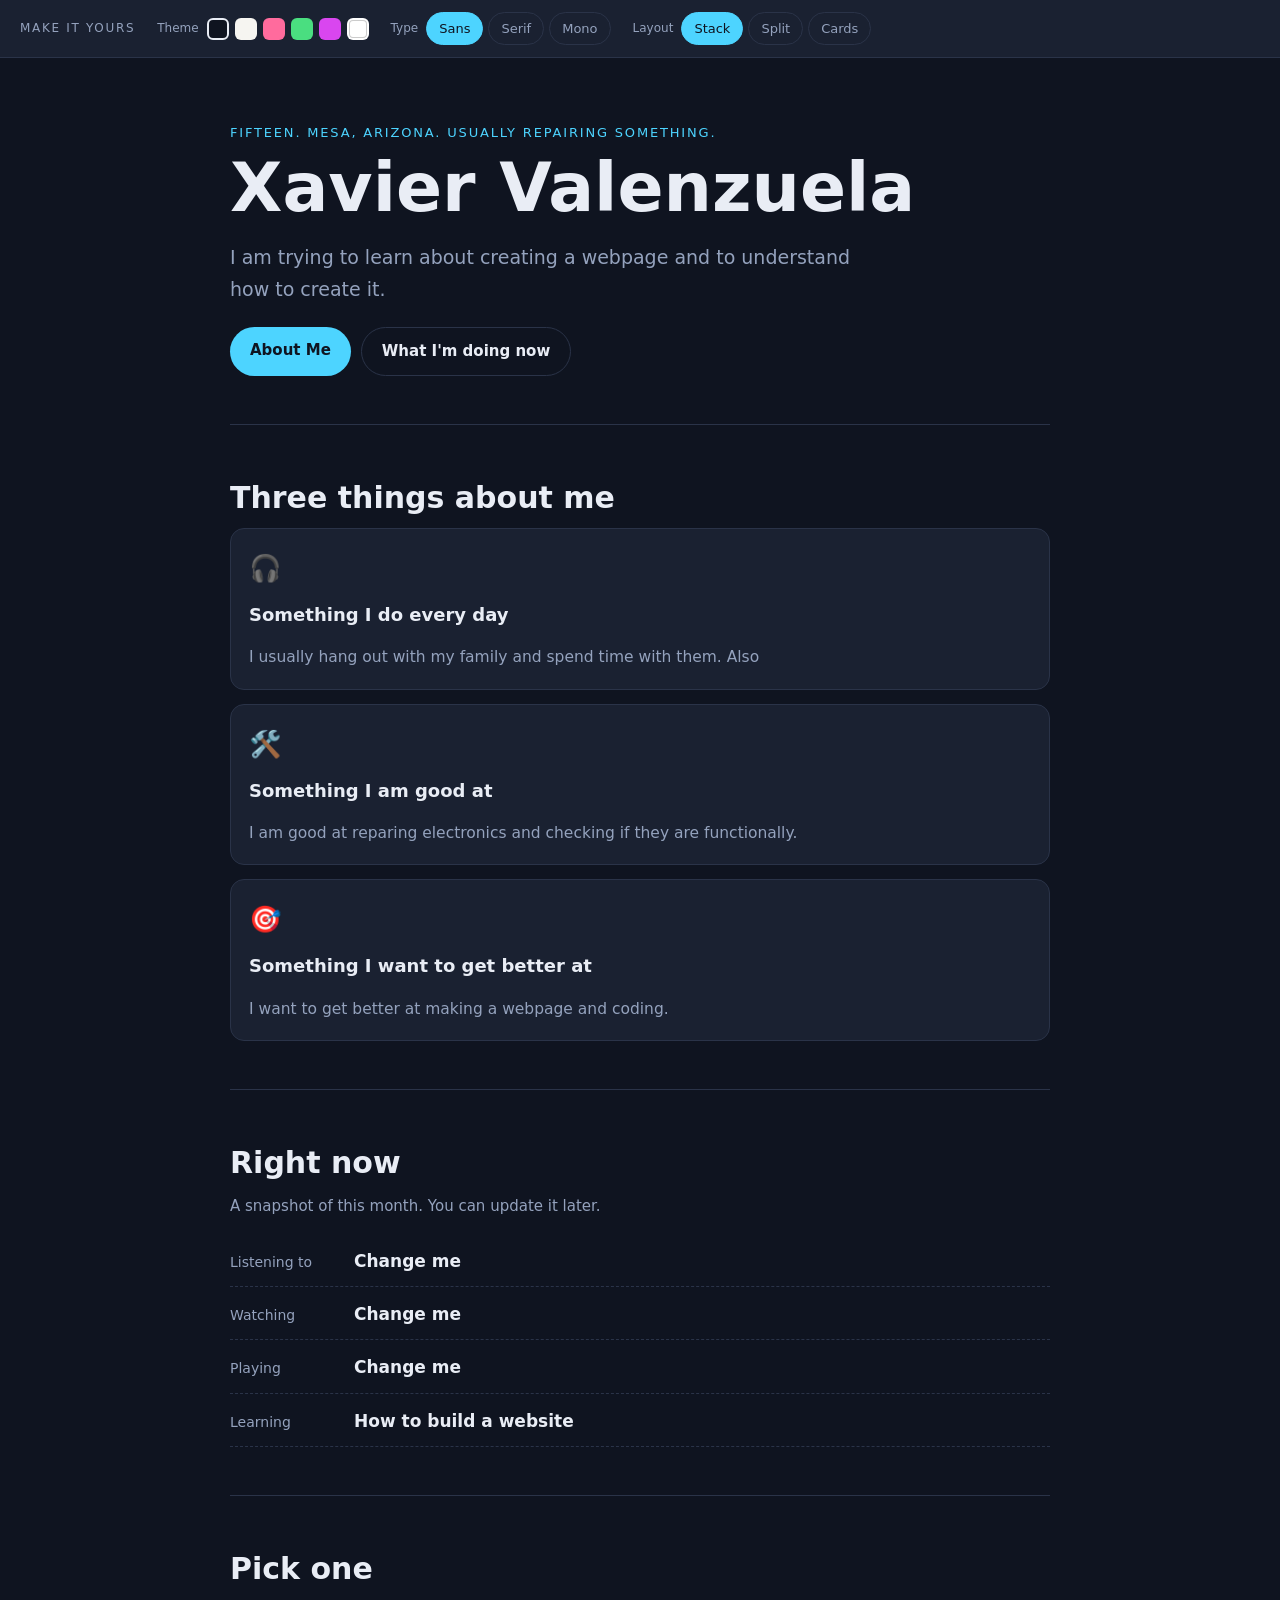
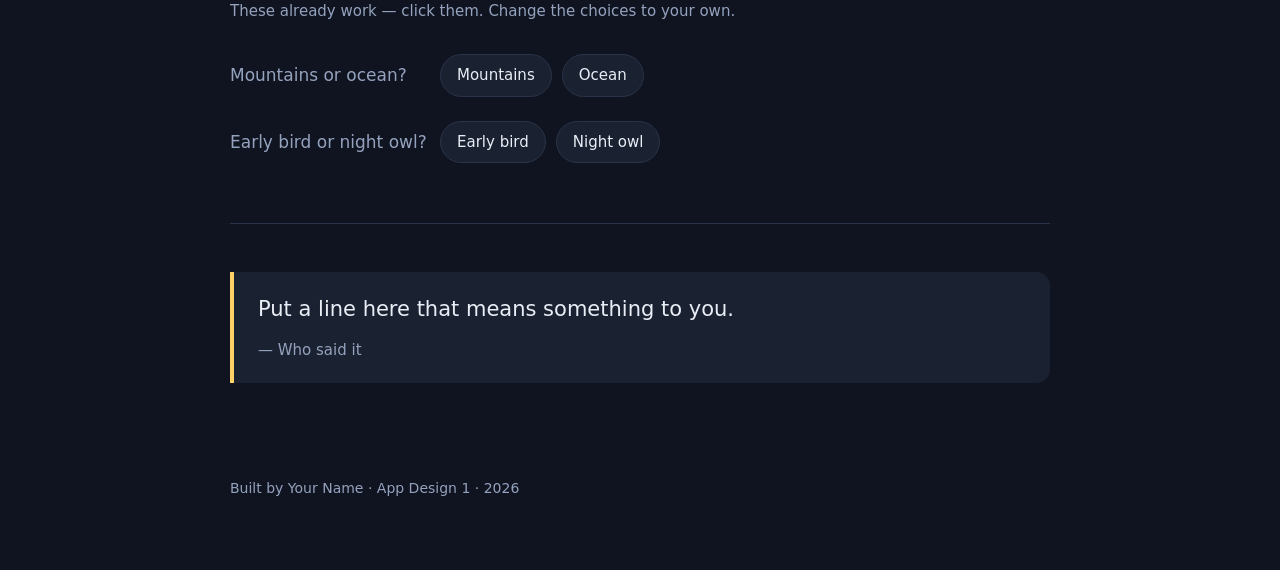
==== assignments/index.html @ 1dcfd078 "Landing page changed" ====
<!DOCTYPE html>
<html lang="en" data-theme="midnight" data-font="sans" data-layout="stack">
<head>
  <meta charset="utf-8">
  <meta name="viewport" content="width=device-width, initial-scale=1">

  <!-- TODO 1 — Put your name in the tab.
       This is what shows on the browser tab, not on the page. -->
  <title>This Is Me — Xavier Valenzuela</title>

  <link rel="stylesheet" href="styles.css">
</head>
<body>

<!-- ═══════════════════════════════════════════════════════════════════════
     THE CONTROL BAR
     These buttons already work. You do not have to touch them.
     Later in the unit you will learn how they work.
     ═══════════════════════════════════════════════════════════════════ -->
<header class="controls" aria-label="Page controls">
  <span class="controls-label">Make it yours</span>

  <div class="control">
    <span class="control-name">Theme</span>
    <div class="swatches" data-control="theme">
      <button data-value="midnight" class="sw sw-midnight" aria-label="Midnight"></button>
      <button data-value="paper"    class="sw sw-paper"    aria-label="Paper"></button>
      <button data-value="sunset"   class="sw sw-sunset"   aria-label="Sunset"></button>
      <button data-value="forest"   class="sw sw-forest"   aria-label="Forest"></button>
      <button data-value="candy"    class="sw sw-candy"    aria-label="Candy"></button>
      <button data-value="mono"     class="sw sw-mono"     aria-label="Mono"></button>
    </div>
  </div>

  <div class="control">
    <span class="control-name">Type</span>
    <div class="pills" data-control="font">
      <button data-value="sans">Sans</button>
      <button data-value="serif">Serif</button>
      <button data-value="mono">Mono</button>
    </div>
  </div>

  <div class="control">
    <span class="control-name">Layout</span>
    <div class="pills" data-control="layout">
      <button data-value="stack">Stack</button>
      <button data-value="split">Split</button>
      <button data-value="cards">Cards</button>
    </div>
  </div>
</header>

<main>

  <!-- ═════════════════════════════════════════════════════════════════════
       SECTION 1 — THE HERO
       This is the first thing anyone sees. Make it sound like you.
       ═══════════════════════════════════════════════════════════════════ -->
  <section class="hero">
    <!-- TODO 2 — Replace this with something true about you in 3-5 words.
         Not "Welcome to my website". Something only you would write. -->
    <p class="eyebrow">Fifteen. Mesa, Arizona. Usually Repairing something.</p>

    <!-- TODO 3 — Your name. This is the biggest text on the page. -->
    <h1>Xavier Valenzuela</h1>

    <!-- TODO 4 — One sentence. What should someone know about you first? -->
    <p class="lede">
      I am trying to learn about creating a webpage
      and to understand how to create it.
    </p>

    <!-- TODO 5 — Change these two buttons to say what YOU want them to say. -->
    <div class="hero-actions">
      <a class="btn btn-solid" href="#things"> About Me</a>
      <a class="btn btn-ghost" href="#now">What I'm doing now</a>
    </div>
  </section>

  <!-- ═════════════════════════════════════════════════════════════════════
       SECTION 2 — THREE THINGS
       ═══════════════════════════════════════════════════════════════════ -->
  <section id="things">
    <h2>Three things about me</h2>

    <div class="grid">
      <!-- TODO 6 — Replace all three cards. Keep the shape, change the words.
           The emoji is just text — swap it for any character you like. -->
      <article class="card" data-reveal>
        <span class="card-icon">🎧</span>
        <h3>Something I do every day</h3>
        <p>I usually hang out with my family and spend time with them. Also  </p>
      </article>

      <article class="card" data-reveal>
        <span class="card-icon">🛠️</span>
        <h3>Something I am good at</h3>
        <p>I am good at reparing electronics and checking if they are functionally.</p>
      </article>

      <article class="card" data-reveal>
        <span class="card-icon">🎯</span>
        <h3>Something I want to get better at</h3>
        <p>I want to get better at making a webpage and coding.</p>
      </article>
    </div>
  </section>

  <!-- ═════════════════════════════════════════════════════════════════════
       SECTION 3 — THE NOW LIST
       ═══════════════════════════════════════════════════════════════════ -->
  <section id="now">
    <h2>Right now</h2>
    <p class="section-note">A snapshot of this month. You can update it later.</p>

    <!-- TODO 7 — Change every line. Add or delete rows: copy a whole
         <li> ... </li> block to add one, delete the block to remove one. -->
    <ul class="nowlist">
      <li><span class="now-k">Listening to</span><span class="now-v">Change me</span></li>
      <li><span class="now-k">Watching</span><span class="now-v">Change me</span></li>
      <li><span class="now-k">Playing</span><span class="now-v">Change me</span></li>
      <li><span class="now-k">Learning</span><span class="now-v">How to build a website</span></li>
    </ul>
  </section>

  <!-- ═════════════════════════════════════════════════════════════════════
       SECTION 4 — THE PICK-ONE
       Click the options. The page remembers your answer.
       ═══════════════════════════════════════════════════════════════════ -->
  <section>
    <h2>Pick one</h2>
    <p class="section-note">These already work — click them. Change the choices to your own.</p>

    <!-- TODO 8 — Write two of your own either/or questions.
         Change the text inside the buttons. -->
    <div class="picker" data-picker="q1">
      <span class="picker-q">Mountains or ocean?</span>
      <button data-pick="Mountains">Mountains</button>
      <button data-pick="Ocean">Ocean</button>
    </div>

    <div class="picker" data-picker="q2">
      <span class="picker-q">Early bird or night owl?</span>
      <button data-pick="Early bird">Early bird</button>
      <button data-pick="Night owl">Night owl</button>
    </div>
  </section>

  <!-- ═════════════════════════════════════════════════════════════════════
       SECTION 5 — THE QUOTE
       ═══════════════════════════════════════════════════════════════════ -->
  <section>
    <!-- TODO 9 — A line you actually like. A lyric, a saying, your own words. -->
    <blockquote>
      <p>Put a line here that means something to you.</p>
      <cite>— Who said it</cite>
    </blockquote>
  </section>

</main>

<footer>
  <!-- TODO 10 — Your name and the year. -->
  <p>Built by Your Name · App Design 1 · 2026</p>
</footer>

<!-- app.js is DONE FOR YOU. Do not edit it yet — we open it in Unit 03. -->
<script src="app.js"></script>
</body>
</html>
---- assignments/styles.css ----
/* ═══════════════════════════════════════════════════════════════════════════
   styles.css — how the page LOOKS.
   This is the file you will spend the most time in.

   Everything below is grouped and labelled. You can change any value.
   If you break something badly, delete what you changed and save again.
   ═══════════════════════════════════════════════════════════════════════ */


/* ── THE THEMES ────────────────────────────────────────────────────────────
   Six colour schemes. The buttons at the top switch between them by changing
   data-theme on the <html> tag, and each block below fills in the same six
   names with different colours.

   TODO 11 — Pick your favourite theme, then change ITS colours to yours.
   Use https://coolors.co if you want help choosing.                        */

[data-theme="midnight"] {
  --bg:        #0f1420;   /* page background      */
  --surface:   #1a2131;   /* cards and boxes      */
  --text:      #e9edf5;   /* main writing         */
  --muted:     #94a2bd;   /* quieter writing      */
  --accent:    #4dd4ff;   /* buttons, highlights  */
  --accent-2:  #ffd166;   /* a second highlight   */
  --line:      #2a3348;   /* borders              */
}
[data-theme="paper"] {
  --bg: #f6f5f1; --surface: #ffffff; --text: #16181d; --muted: #5d6470;
  --accent: #2f6df6; --accent-2: #e0562f; --line: #dcd9d2;
}
[data-theme="sunset"] {
  --bg: #1b1020; --surface: #2a1730; --text: #ffeaf3; --muted: #c79bb4;
  --accent: #ff6b9d; --accent-2: #ffb86b; --line: #45264f;
}
[data-theme="forest"] {
  --bg: #0d1a14; --surface: #14261d; --text: #e6f4ea; --muted: #8fb5a0;
  --accent: #4ade80; --accent-2: #fbbf24; --line: #21382b;
}
[data-theme="candy"] {
  --bg: #fff5fb; --surface: #ffffff; --text: #2b1b2b; --muted: #7c6280;
  --accent: #d946ef; --accent-2: #22d3ee; --line: #f2dcec;
}
[data-theme="mono"] {
  --bg: #ffffff; --surface: #fafafa; --text: #111111; --muted: #666666;
  --accent: #111111; --accent-2: #666666; --line: #e2e2e2;
}


/* ── THE TYPEFACES ─────────────────────────────────────────────────────────
   The Type buttons swap data-font on <html>. These are system fonts, so they
   load instantly and work offline.                                          */

[data-font="sans"]  { --face: system-ui, -apple-system, "Segoe UI", Roboto, sans-serif; }
[data-font="serif"] { --face: Georgia, "Iowan Old Style", "Times New Roman", serif; }
[data-font="mono"]  { --face: ui-monospace, "Cascadia Code", Consolas, monospace; }


/* ── THE BASICS ────────────────────────────────────────────────────────────
   TODO 12 — Try changing --radius to 0 for sharp corners, or 24px for round. */

:root { --radius: 14px; --pad: 20px; --max: 860px; }

* { box-sizing: border-box; }

body {
  margin: 0;
  background: var(--bg);
  color: var(--text);
  font-family: var(--face);
  font-size: 17px;
  line-height: 1.65;
  /* transition makes the theme change fade instead of snap */
  transition: background .25s ease, color .25s ease;
}

main { max-width: var(--max); margin: 0 auto; padding: 0 var(--pad); }

section { padding: 48px 0; border-bottom: 1px solid var(--line); }
section:last-of-type { border-bottom: 0; }


/* ── HEADINGS AND TEXT ─────────────────────────────────────────────────────
   TODO 13 — Make the h1 bigger or smaller. clamp() means: never below the
   first number, never above the last, and it scales in between.             */

h1 { font-size: clamp(38px, 8vw, 68px); line-height: 1.05; margin: 8px 0 14px; }
h2 { font-size: clamp(22px, 4vw, 30px); margin: 0 0 6px; }
h3 { font-size: 18px; margin: 10px 0 6px; }

.eyebrow {
  font-size: 13px; letter-spacing: .14em; text-transform: uppercase;
  color: var(--accent); margin: 0;
}
.lede { font-size: 19px; color: var(--muted); max-width: 52ch; }
.section-note { color: var(--muted); font-size: 15px; margin: 0 0 18px; }


/* ── THE HERO ──────────────────────────────────────────────────────────── */

.hero { padding: 64px 0 48px; }
.hero-actions { display: flex; gap: 10px; flex-wrap: wrap; margin-top: 22px; }

.btn {
  display: inline-block; padding: 11px 20px; border-radius: 999px;
  text-decoration: none; font-size: 15px; font-weight: 600;
  transition: transform .15s ease;
}
.btn:hover { transform: translateY(-2px); }
.btn-solid { background: var(--accent); color: var(--bg); }
.btn-ghost { border: 1px solid var(--line); color: var(--text); }


/* ── THE CARDS ─────────────────────────────────────────────────────────────
   The Layout buttons change data-layout, and the three rules below decide
   how the cards arrange themselves.                                         */

.grid { display: grid; gap: 14px; }
[data-layout="stack"] .grid { grid-template-columns: 1fr; }
[data-layout="split"] .grid { grid-template-columns: repeat(auto-fit, minmax(240px, 1fr)); }
[data-layout="cards"] .grid { grid-template-columns: repeat(auto-fit, minmax(170px, 1fr)); }

.card {
  background: var(--surface); border: 1px solid var(--line);
  border-radius: var(--radius); padding: 18px;
  /* these two lines are the fade-in — app.js adds .is-in when you scroll */
  opacity: 0; transform: translateY(10px);
  transition: opacity .5s ease, transform .5s ease, border-color .2s;
}
.card.is-in { opacity: 1; transform: none; }
.card:hover { border-color: var(--accent); }
.card-icon { font-size: 26px; }
.card p { color: var(--muted); font-size: 15.5px; margin-bottom: 0; }


/* ── THE NOW LIST ──────────────────────────────────────────────────────── */

.nowlist { list-style: none; padding: 0; margin: 0;
  display: flex; flex-direction: column; gap: 2px; }
.nowlist li {
  display: flex; gap: 14px; align-items: baseline;
  padding: 11px 0; border-bottom: 1px dashed var(--line);
}
.now-k { color: var(--muted); font-size: 14px; min-width: 110px; }
.now-v { font-weight: 600; }


/* ── THE PICKERS ───────────────────────────────────────────────────────── */

.picker { display: flex; align-items: center; gap: 10px; flex-wrap: wrap;
  padding: 12px 0; }
.picker-q { min-width: 200px; color: var(--muted); }
.picker button {
  font: inherit; font-size: 15px; padding: 8px 16px; cursor: pointer;
  background: var(--surface); color: var(--text);
  border: 1px solid var(--line); border-radius: 999px;
  transition: border-color .15s, background .15s;
}
.picker button:hover { border-color: var(--accent); }
.picker button.is-picked { background: var(--accent); color: var(--bg);
  border-color: var(--accent); }


/* ── THE QUOTE ─────────────────────────────────────────────────────────── */

blockquote {
  margin: 0; padding: 20px 24px; background: var(--surface);
  border-left: 4px solid var(--accent-2); border-radius: 0 var(--radius) var(--radius) 0;
}
blockquote p { font-size: 21px; margin: 0 0 8px; }
cite { color: var(--muted); font-style: normal; font-size: 15px; }


/* ── THE CONTROL BAR ───────────────────────────────────────────────────────
   You can restyle this, but do not delete it — the buttons are how the
   page changes.                                                             */

.controls {
  position: sticky; top: 0; z-index: 10;
  display: flex; gap: 22px; align-items: center; flex-wrap: wrap;
  padding: 12px var(--pad);
  background: var(--surface); border-bottom: 1px solid var(--line);
}
.controls-label { font-size: 12px; letter-spacing: .14em; text-transform: uppercase;
  color: var(--muted); }
.control { display: flex; align-items: center; gap: 8px; }
.control-name { font-size: 12px; color: var(--muted); }

.swatches { display: flex; gap: 6px; }
.sw { width: 22px; height: 22px; border-radius: 6px; cursor: pointer;
  border: 2px solid transparent; }
.sw.is-on { border-color: var(--text); }
.sw-midnight { background: #0f1420; } .sw-paper { background: #f6f5f1; }
.sw-sunset   { background: #ff6b9d; } .sw-forest { background: #4ade80; }
.sw-candy    { background: #d946ef; } .sw-mono   { background: #ffffff;
  box-shadow: inset 0 0 0 1px #ccc; }

.pills { display: flex; gap: 5px; }
.pills button {
  font: inherit; font-size: 13px; padding: 5px 12px; cursor: pointer;
  background: transparent; color: var(--muted);
  border: 1px solid var(--line); border-radius: 999px;
}
.pills button.is-on { background: var(--accent); color: var(--bg);
  border-color: var(--accent); }


/* ── THE FOOTER ────────────────────────────────────────────────────────── */

footer { max-width: var(--max); margin: 0 auto; padding: 32px var(--pad) 56px;
  color: var(--muted); font-size: 14px; }


/* ── PHONES ────────────────────────────────────────────────────────────────
   Anything inside this block only applies on screens under 600px wide.
   TODO 14 — Open your page on your phone and see if anything looks wrong.  */

@media (max-width: 600px) {
  body { font-size: 16px; }
  section { padding: 34px 0; }
  .hero { padding: 40px 0 30px; }
  .now-k { min-width: 90px; }
  .controls { gap: 14px; }
}


/* ── ACCESSIBILITY ─────────────────────────────────────────────────────────
   Some people set their device to reduce motion. This turns the animations
   off for them. Leave it in.                                               */

/* Printing: no animation runs, so force everything visible. A printed page with
   three empty boxes is the worst possible version of this assignment. */
@media print {
  .card { opacity: 1 !important; transform: none !important; }
  .controls { display: none; }
  body { background: #fff; color: #000; }
}

@media (prefers-reduced-motion: reduce) {
  * { transition: none !important; animation: none !important; }
  .card { opacity: 1; transform: none; }
}
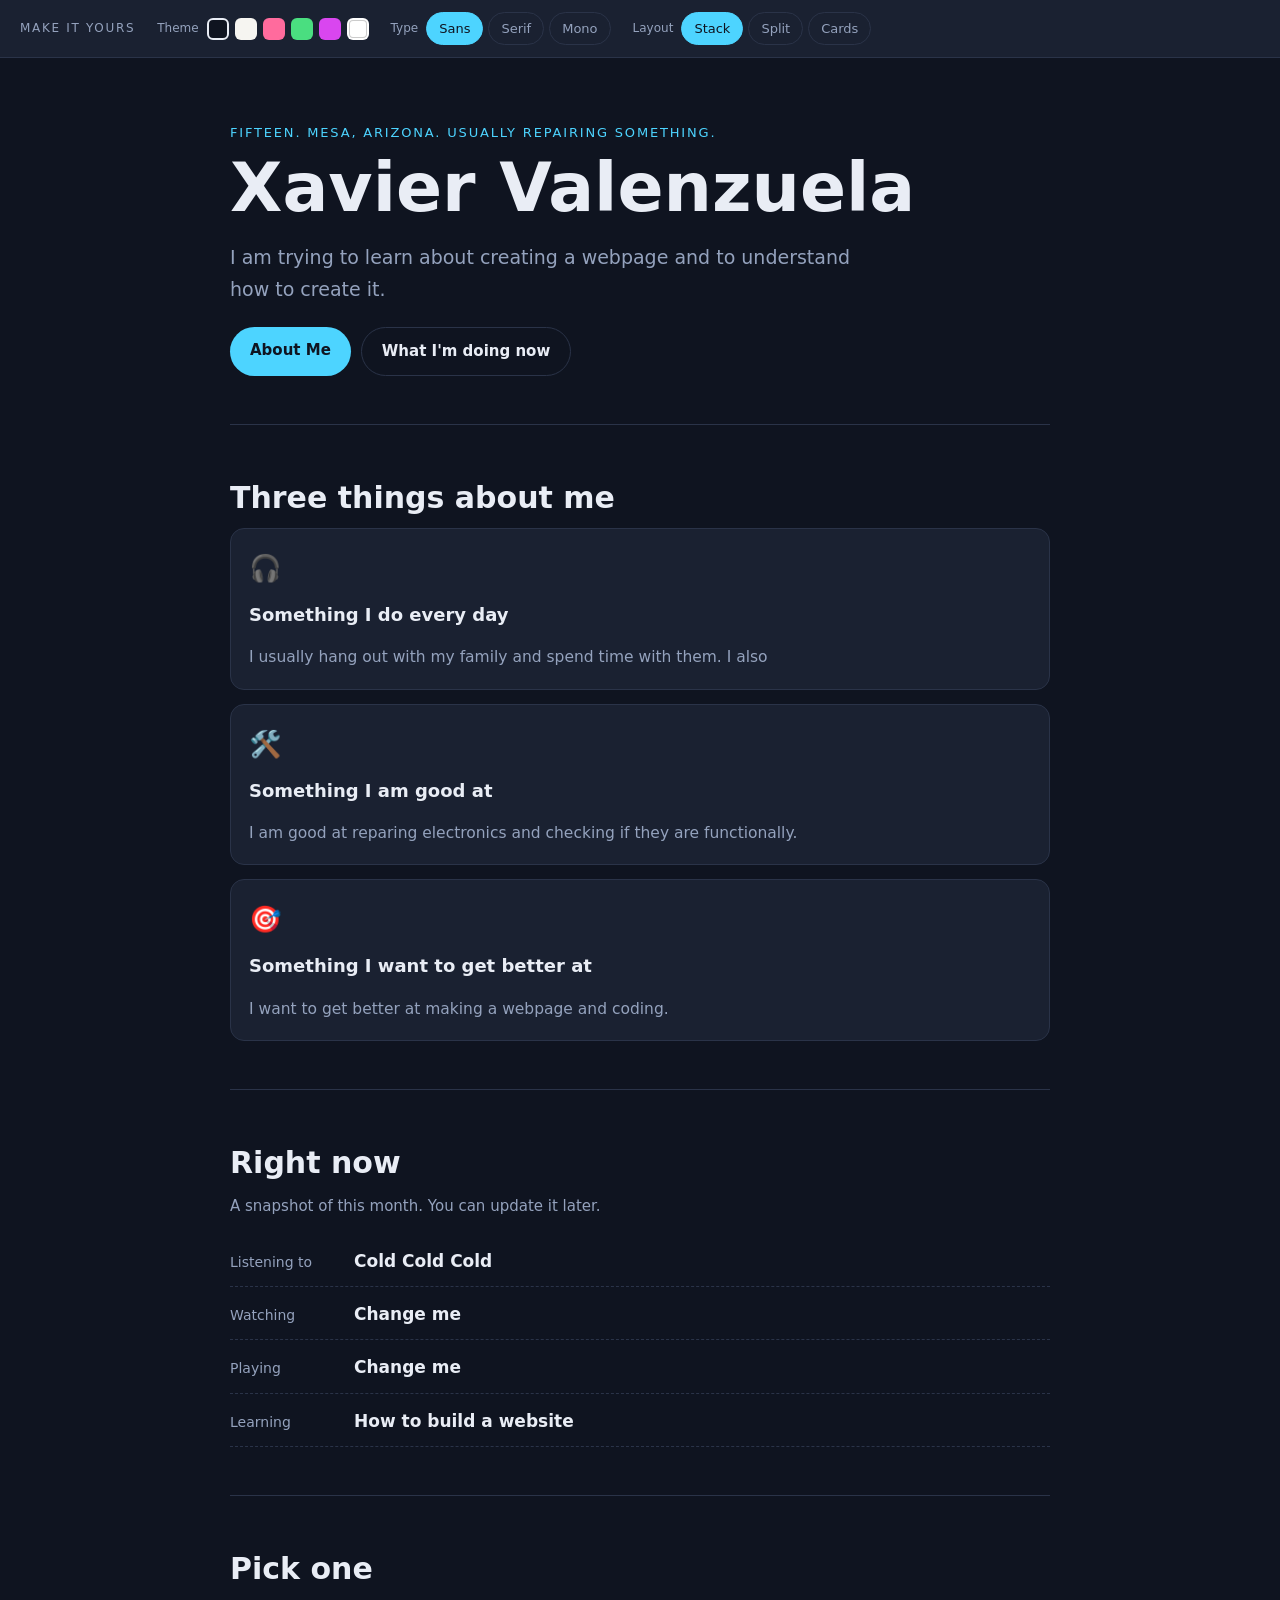
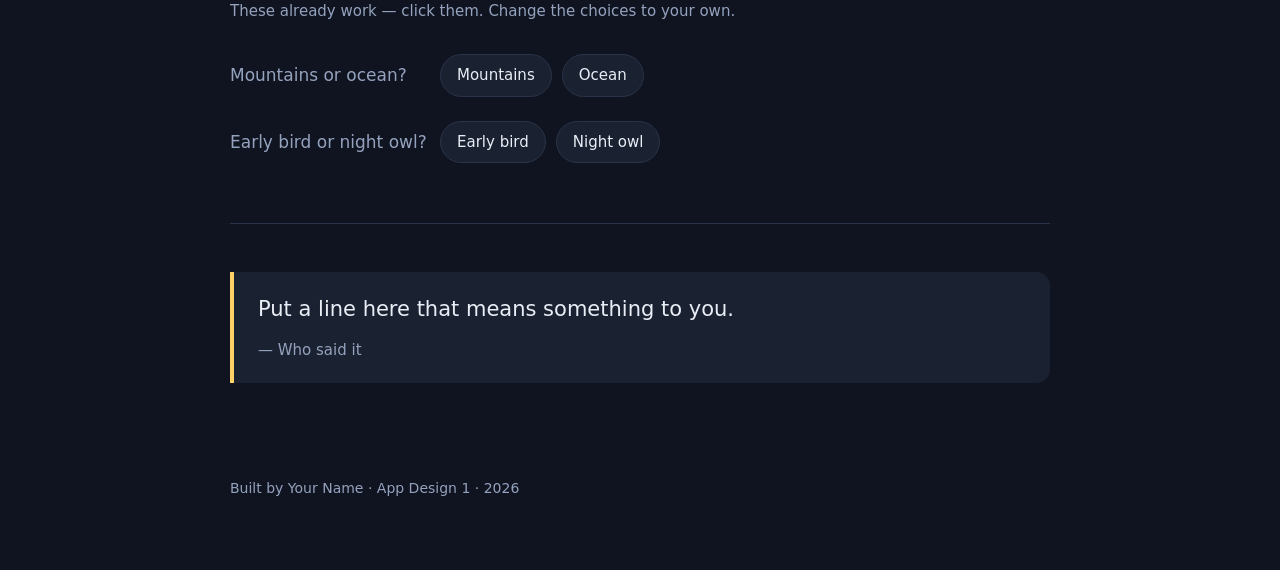
==== commit 961babd2: "Landing page changed" ====
--- a/assignments/index.html
+++ b/assignments/index.html
@@ -90,7 +90,7 @@
       <article class="card" data-reveal>
         <span class="card-icon">🎧</span>
         <h3>Something I do every day</h3>
-        <p>I usually hang out with my family and spend time with them. Also  </p>
+        <p>I usually hang out with my family and spend time with them. I also </p>
       </article>
 
       <article class="card" data-reveal>
@@ -117,7 +117,7 @@
     <!-- TODO 7 — Change every line. Add or delete rows: copy a whole
          <li> ... </li> block to add one, delete the block to remove one. -->
     <ul class="nowlist">
-      <li><span class="now-k">Listening to</span><span class="now-v">Change me</span></li>
+      <li><span class="now-k">Listening to</span><span class="now-v">Cold Cold Cold</span></li>
       <li><span class="now-k">Watching</span><span class="now-v">Change me</span></li>
       <li><span class="now-k">Playing</span><span class="now-v">Change me</span></li>
       <li><span class="now-k">Learning</span><span class="now-v">How to build a website</span></li>
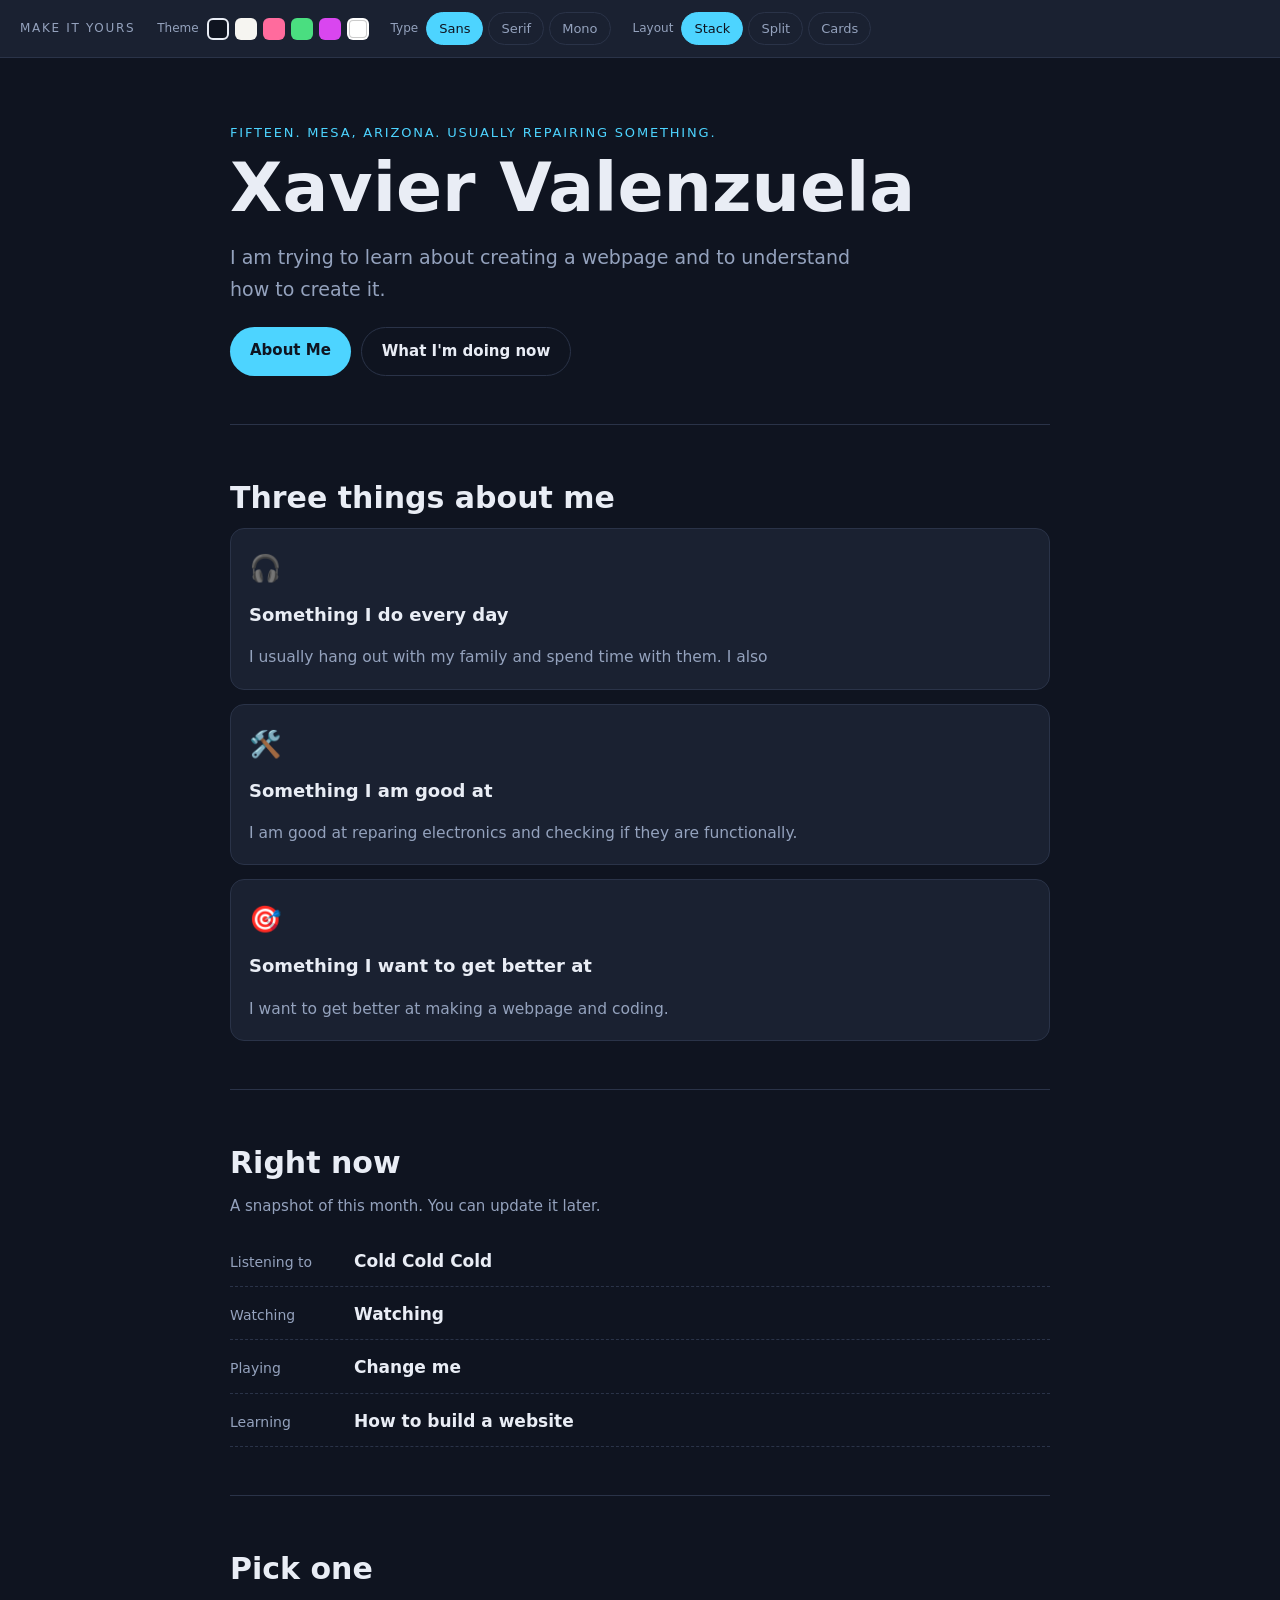
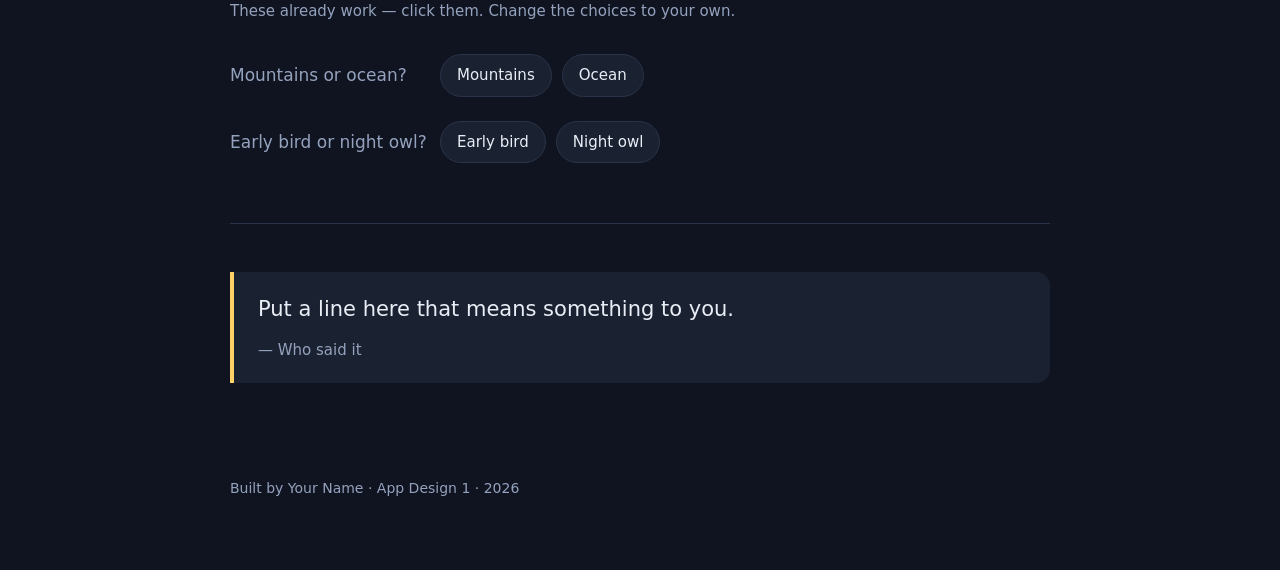
==== commit 9593a5ba: "Landing page changed" ====
--- a/assignments/index.html
+++ b/assignments/index.html
@@ -118,7 +118,7 @@
          <li> ... </li> block to add one, delete the block to remove one. -->
     <ul class="nowlist">
       <li><span class="now-k">Listening to</span><span class="now-v">Cold Cold Cold</span></li>
-      <li><span class="now-k">Watching</span><span class="now-v">Change me</span></li>
+      <li><span class="now-k">Watching</span><span class="now-v">Watching</span></li>
       <li><span class="now-k">Playing</span><span class="now-v">Change me</span></li>
       <li><span class="now-k">Learning</span><span class="now-v">How to build a website</span></li>
     </ul>
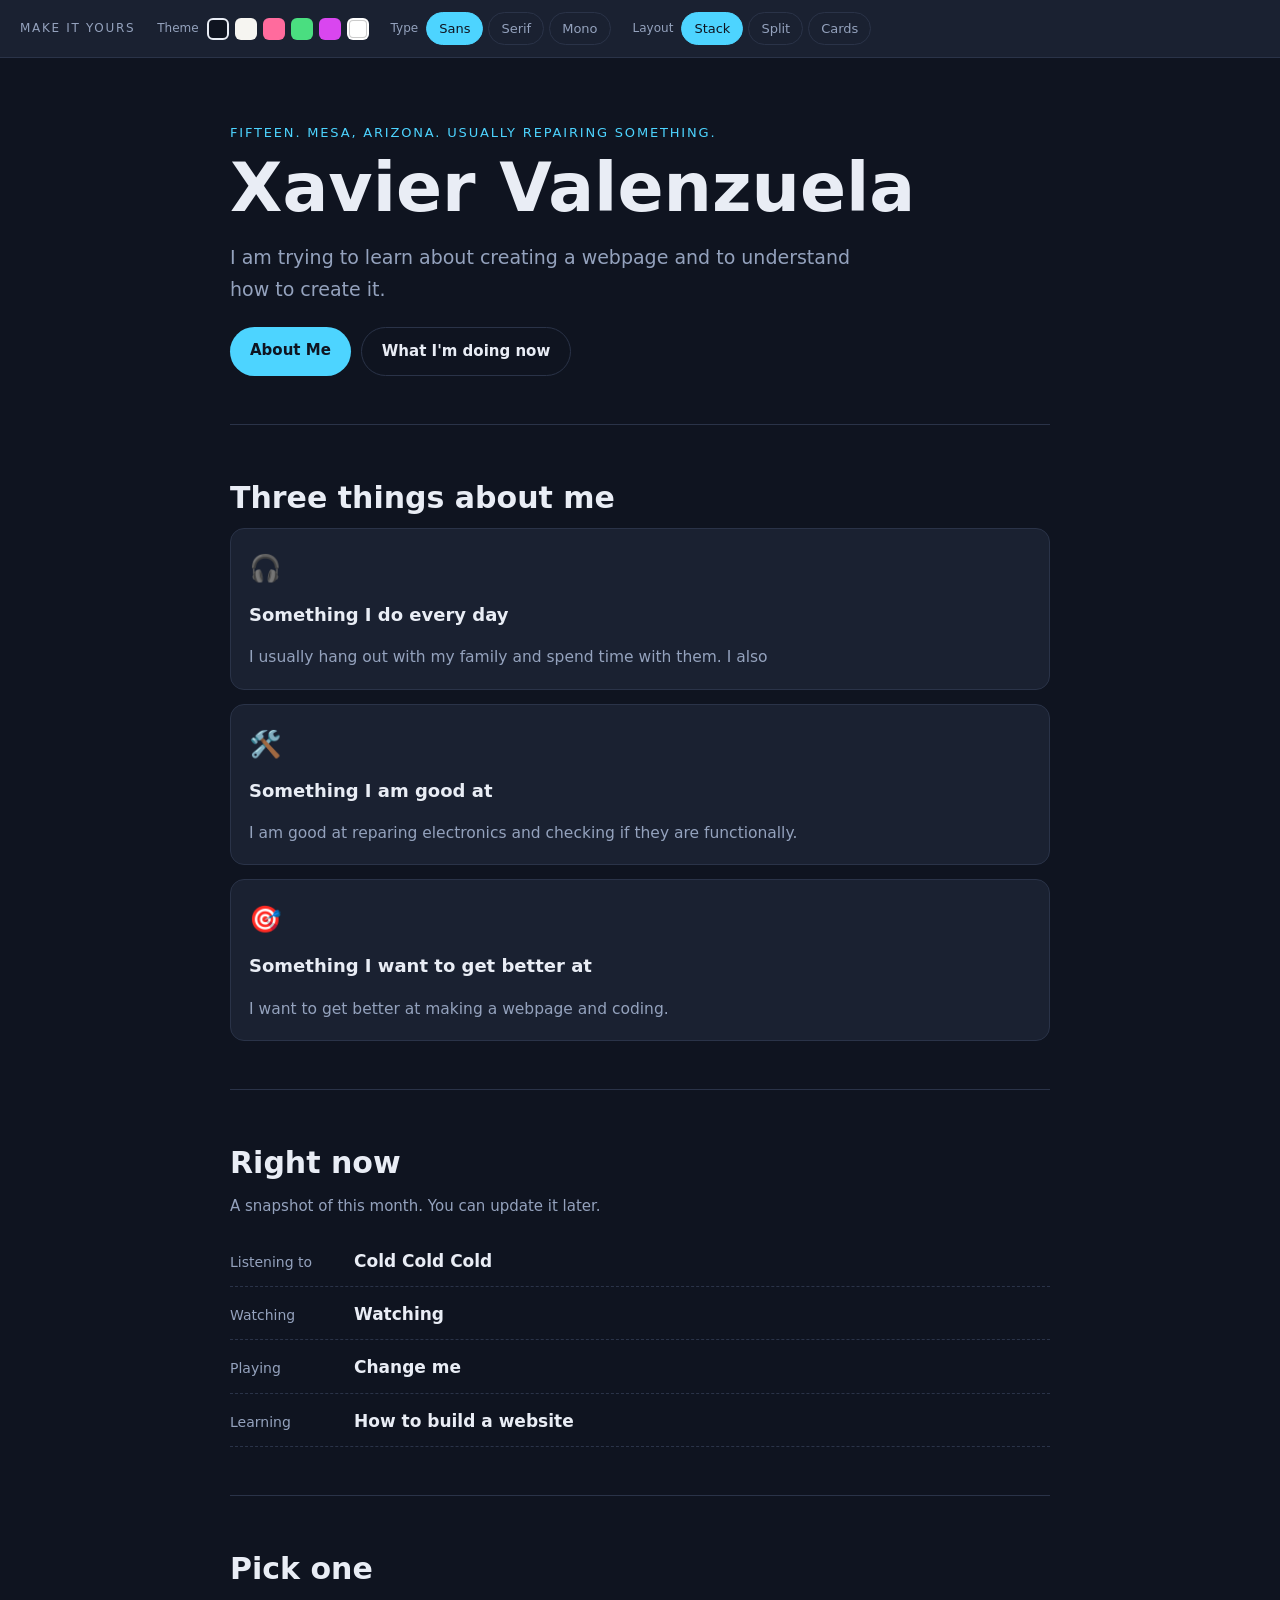
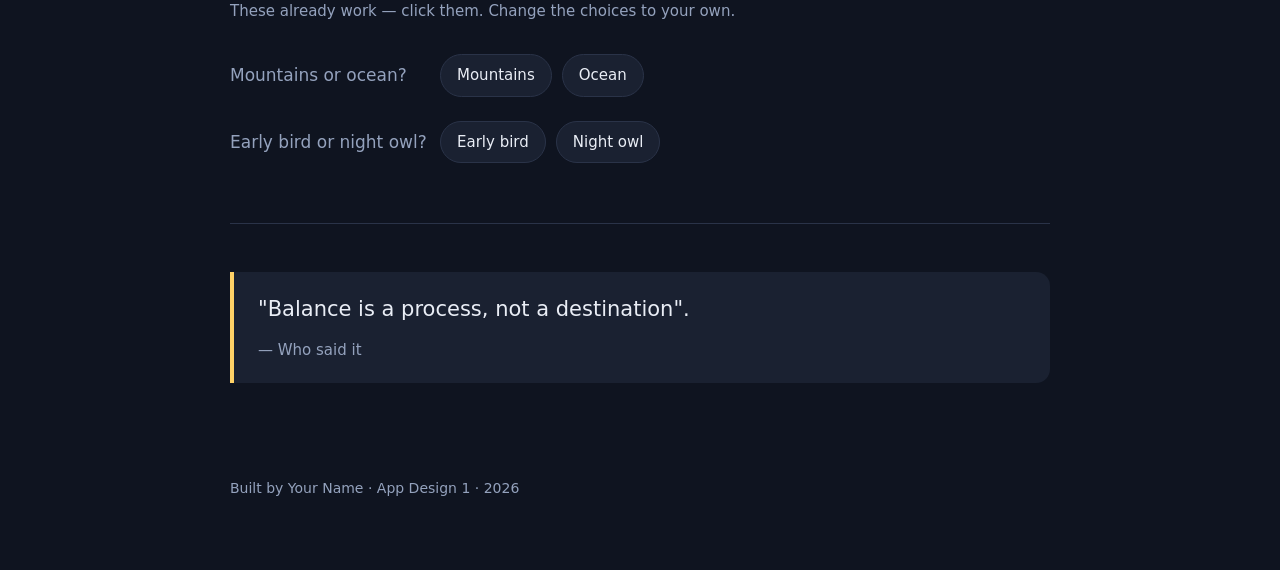
==== commit 7e9cf717: "Landing page" ====
--- a/assignments/index.html
+++ b/assignments/index.html
@@ -153,7 +153,7 @@
   <section>
     <!-- TODO 9 — A line you actually like. A lyric, a saying, your own words. -->
     <blockquote>
-      <p>Put a line here that means something to you.</p>
+      <p>"Balance is a process, not a destination".</p>
       <cite>— Who said it</cite>
     </blockquote>
   </section>
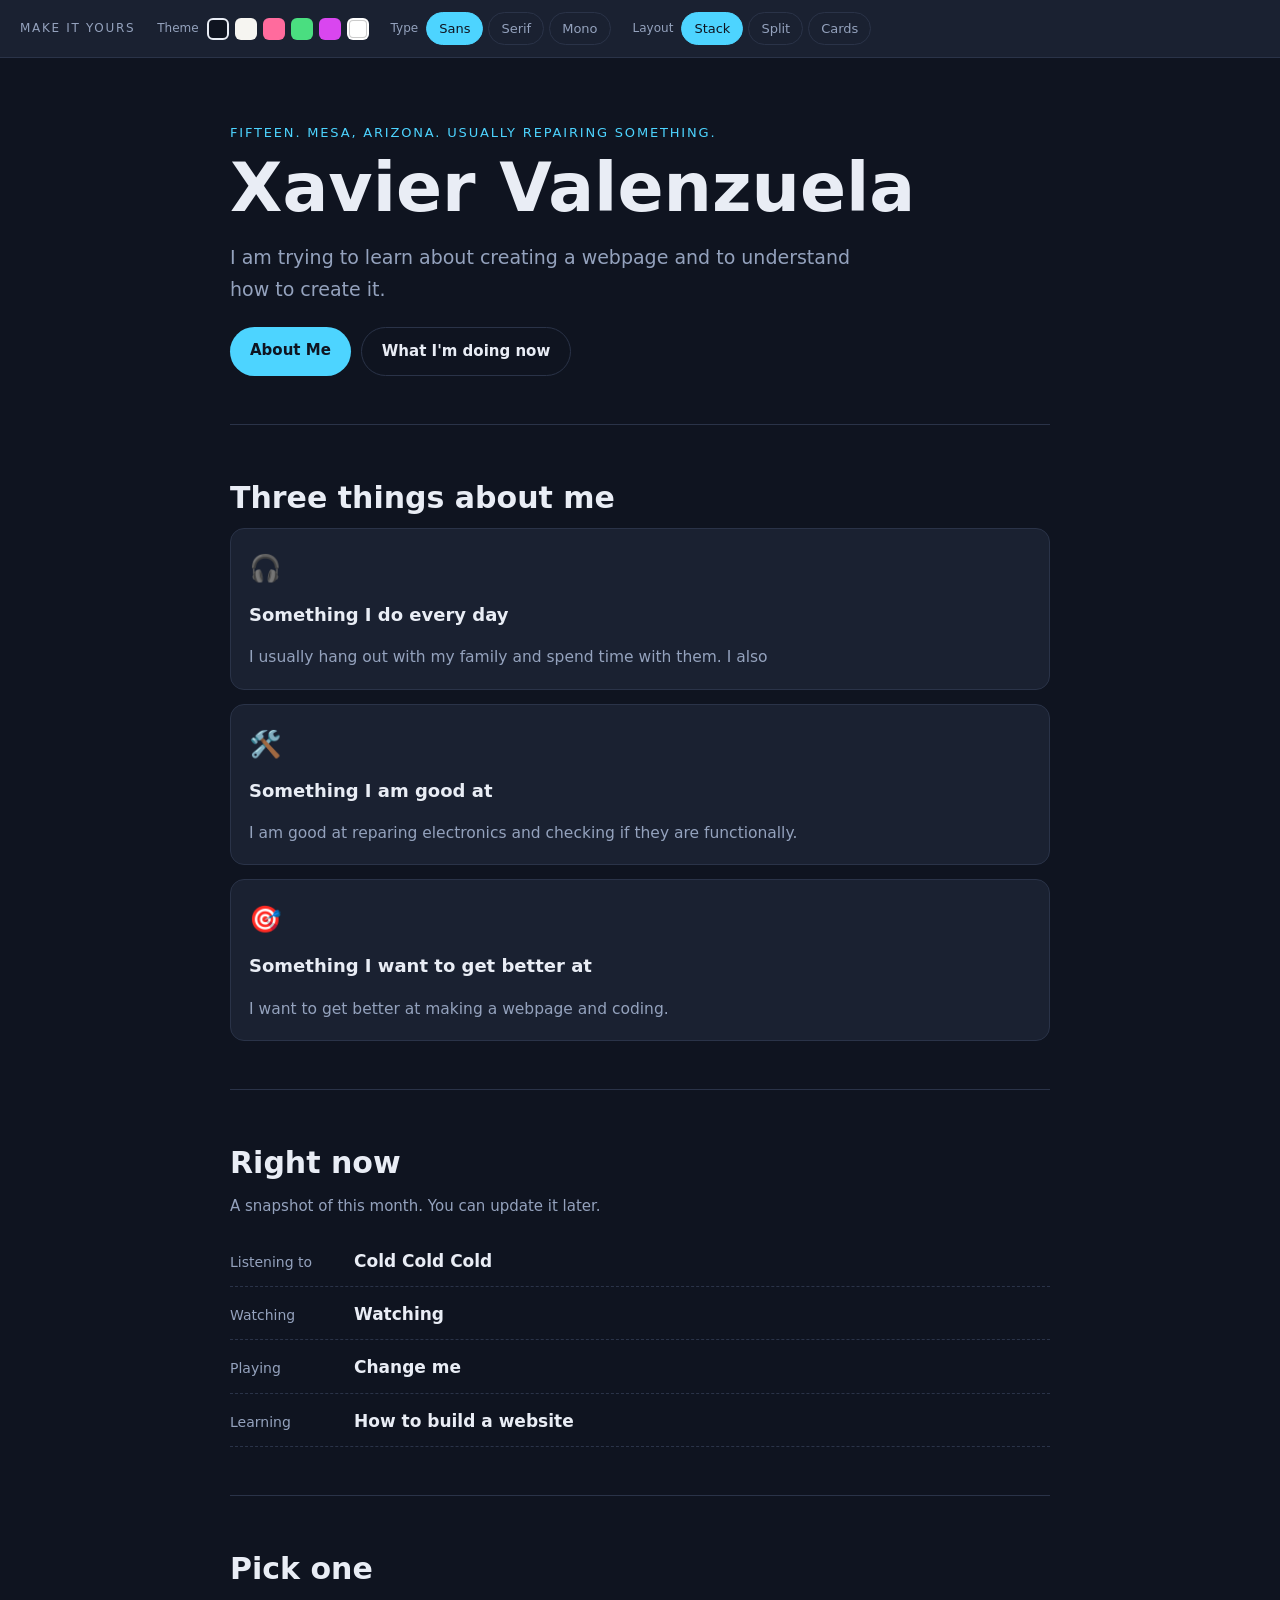
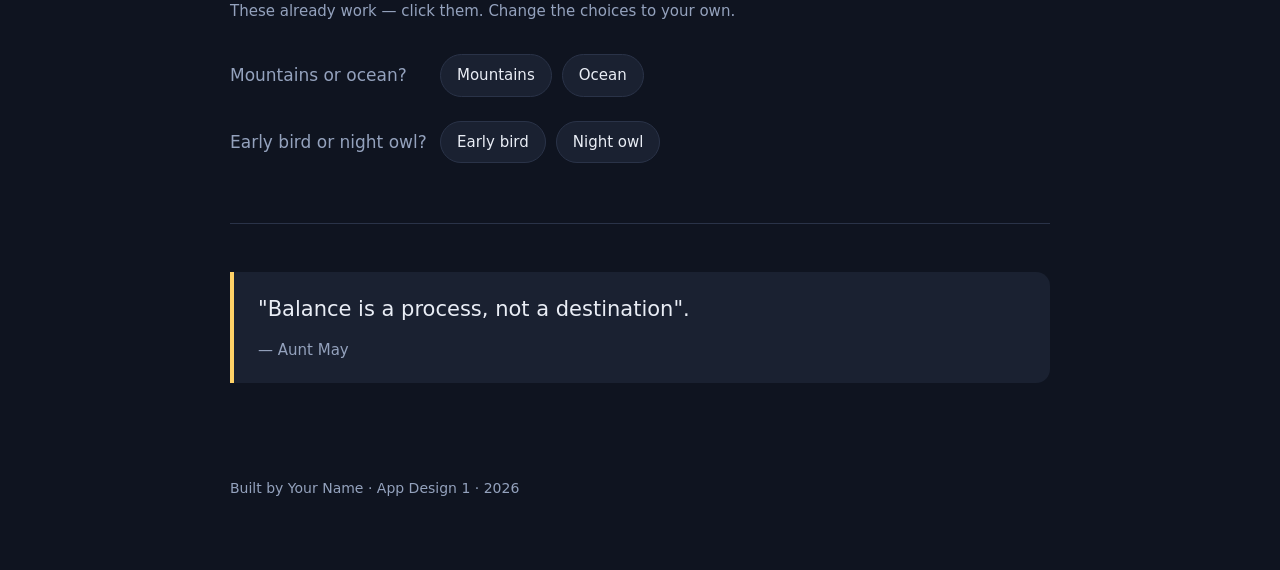
==== commit 127a87da: "Landing page change" ====
--- a/assignments/index.html
+++ b/assignments/index.html
@@ -154,7 +154,7 @@
     <!-- TODO 9 — A line you actually like. A lyric, a saying, your own words. -->
     <blockquote>
       <p>"Balance is a process, not a destination".</p>
-      <cite>— Who said it</cite>
+      <cite>— Aunt May</cite>
     </blockquote>
   </section>
 
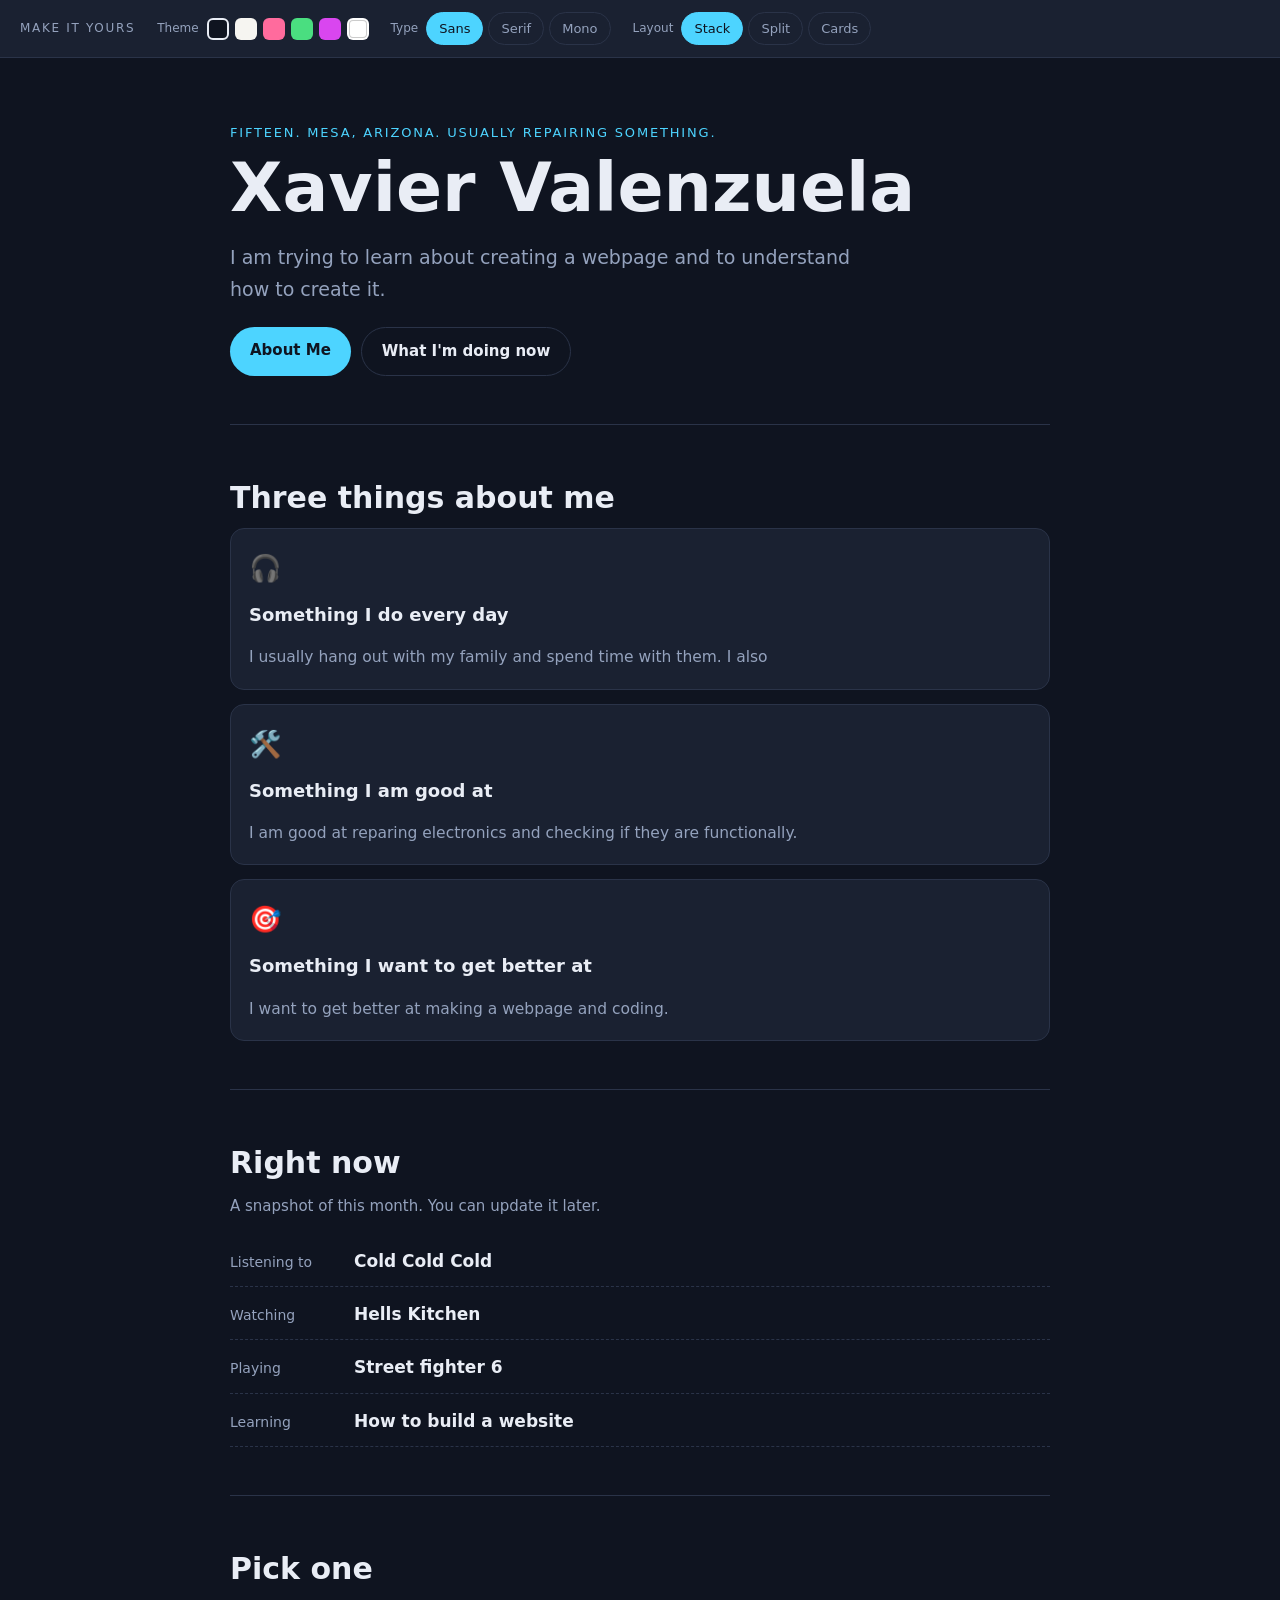
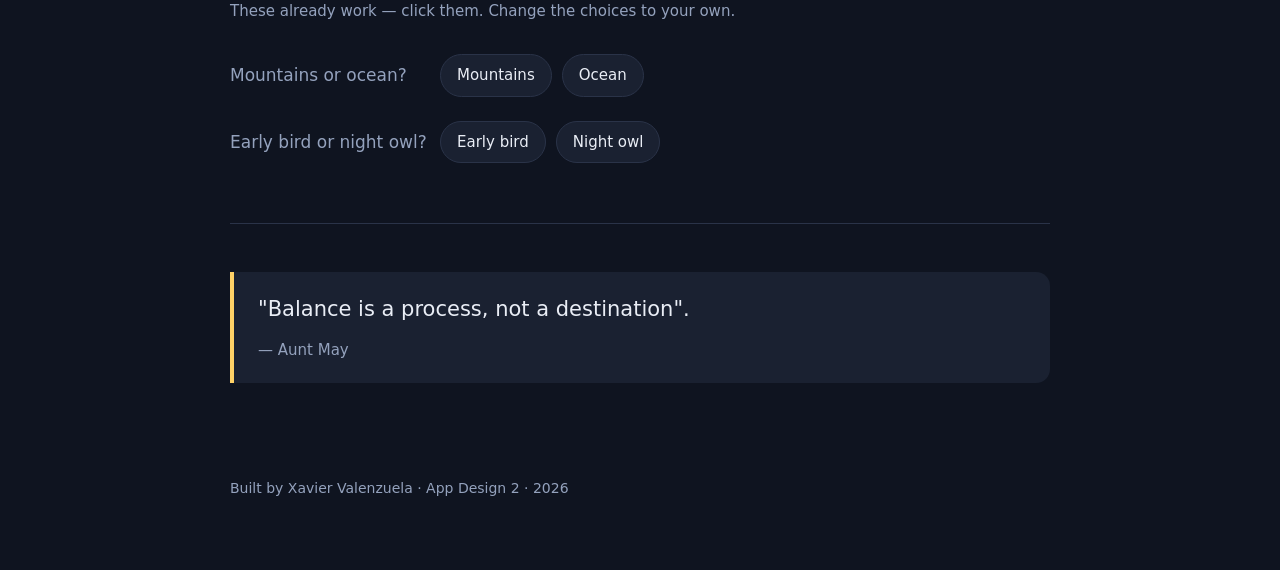
==== commit 1807ba24: "Landing page" ====
--- a/assignments/index.html
+++ b/assignments/index.html
@@ -118,8 +118,8 @@
          <li> ... </li> block to add one, delete the block to remove one. -->
     <ul class="nowlist">
       <li><span class="now-k">Listening to</span><span class="now-v">Cold Cold Cold</span></li>
-      <li><span class="now-k">Watching</span><span class="now-v">Watching</span></li>
-      <li><span class="now-k">Playing</span><span class="now-v">Change me</span></li>
+      <li><span class="now-k">Watching</span><span class="now-v">Hells Kitchen</span></li>
+      <li><span class="now-k">Playing</span><span class="now-v">Street fighter 6</span></li>
       <li><span class="now-k">Learning</span><span class="now-v">How to build a website</span></li>
     </ul>
   </section>
@@ -162,7 +162,7 @@
 
 <footer>
   <!-- TODO 10 — Your name and the year. -->
-  <p>Built by Your Name · App Design 1 · 2026</p>
+  <p>Built by Xavier Valenzuela · App Design 2 · 2026</p>
 </footer>
 
 <!-- app.js is DONE FOR YOU. Do not edit it yet — we open it in Unit 03. -->
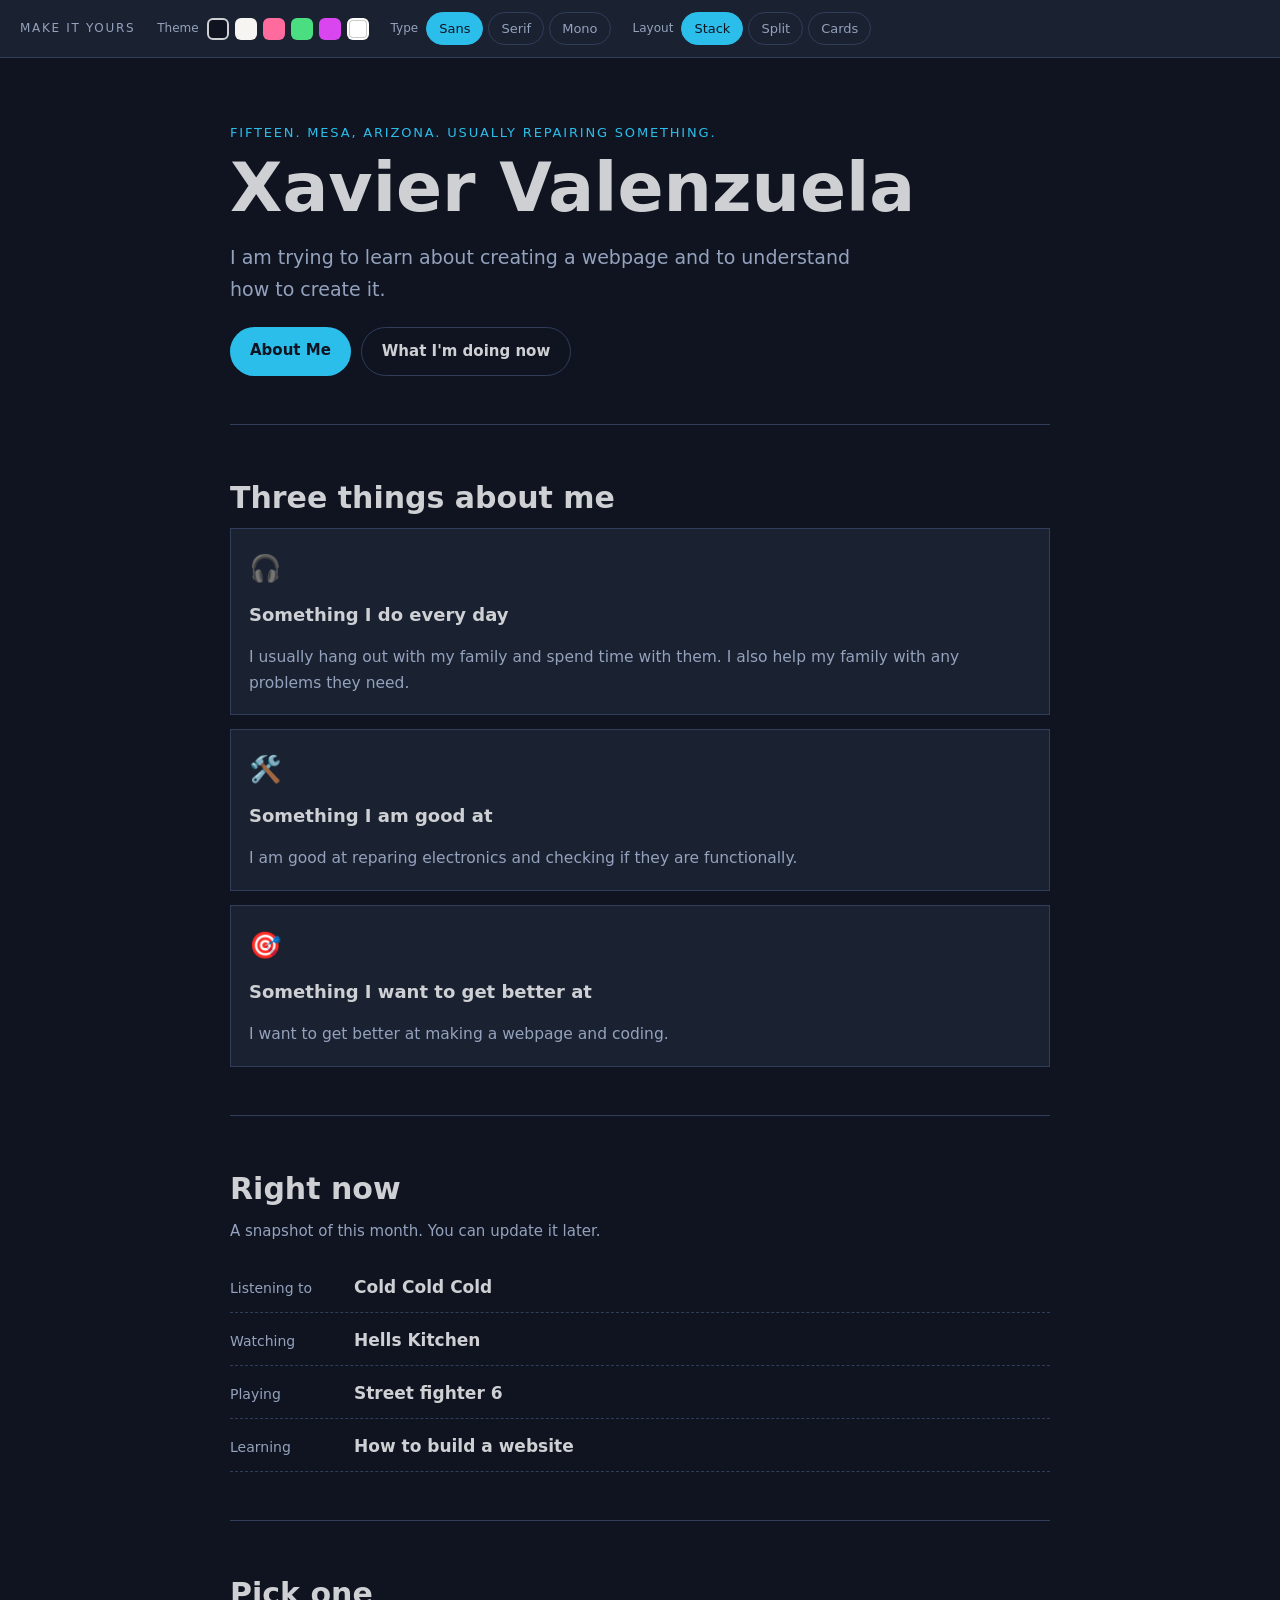
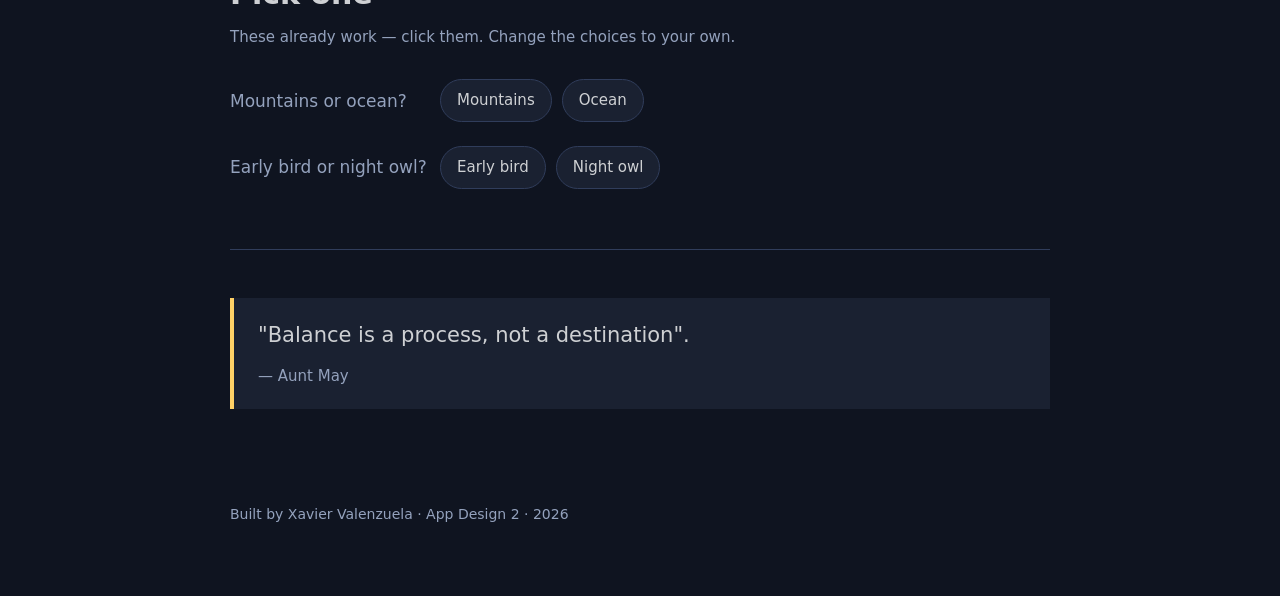
==== commit 946a5323: "Landing page" ====
--- a/assignments/index.html
+++ b/assignments/index.html
@@ -90,7 +90,7 @@
       <article class="card" data-reveal>
         <span class="card-icon">🎧</span>
         <h3>Something I do every day</h3>
-        <p>I usually hang out with my family and spend time with them. I also </p>
+        <p>I usually hang out with my family and spend time with them. I also help my family with any problems they need.</p>
       </article>
 
       <article class="card" data-reveal>
--- a/assignments/styles.css
+++ b/assignments/styles.css
@@ -18,11 +18,11 @@
 [data-theme="midnight"] {
   --bg:        #0f1420;   /* page background      */
   --surface:   #1a2131;   /* cards and boxes      */
-  --text:      #e9edf5;   /* main writing         */
+  --text:      #ced0d3;   /* main writing         */
   --muted:     #94a2bd;   /* quieter writing      */
-  --accent:    #4dd4ff;   /* buttons, highlights  */
+  --accent:    #2cbeeb;   /* buttons, highlights  */
   --accent-2:  #ffd166;   /* a second highlight   */
-  --line:      #2a3348;   /* borders              */
+  --line:      #303d5b;   /* borders              */
 }
 [data-theme="paper"] {
   --bg: #f6f5f1; --surface: #ffffff; --text: #16181d; --muted: #5d6470;
@@ -58,7 +58,7 @@
 /* ── THE BASICS ────────────────────────────────────────────────────────────
    TODO 12 — Try changing --radius to 0 for sharp corners, or 24px for round. */
 
-:root { --radius: 14px; --pad: 20px; --max: 860px; }
+:root { --radius: 0px; --pad: 20px; --max: 860px; }
 
 * { box-sizing: border-box; }
 
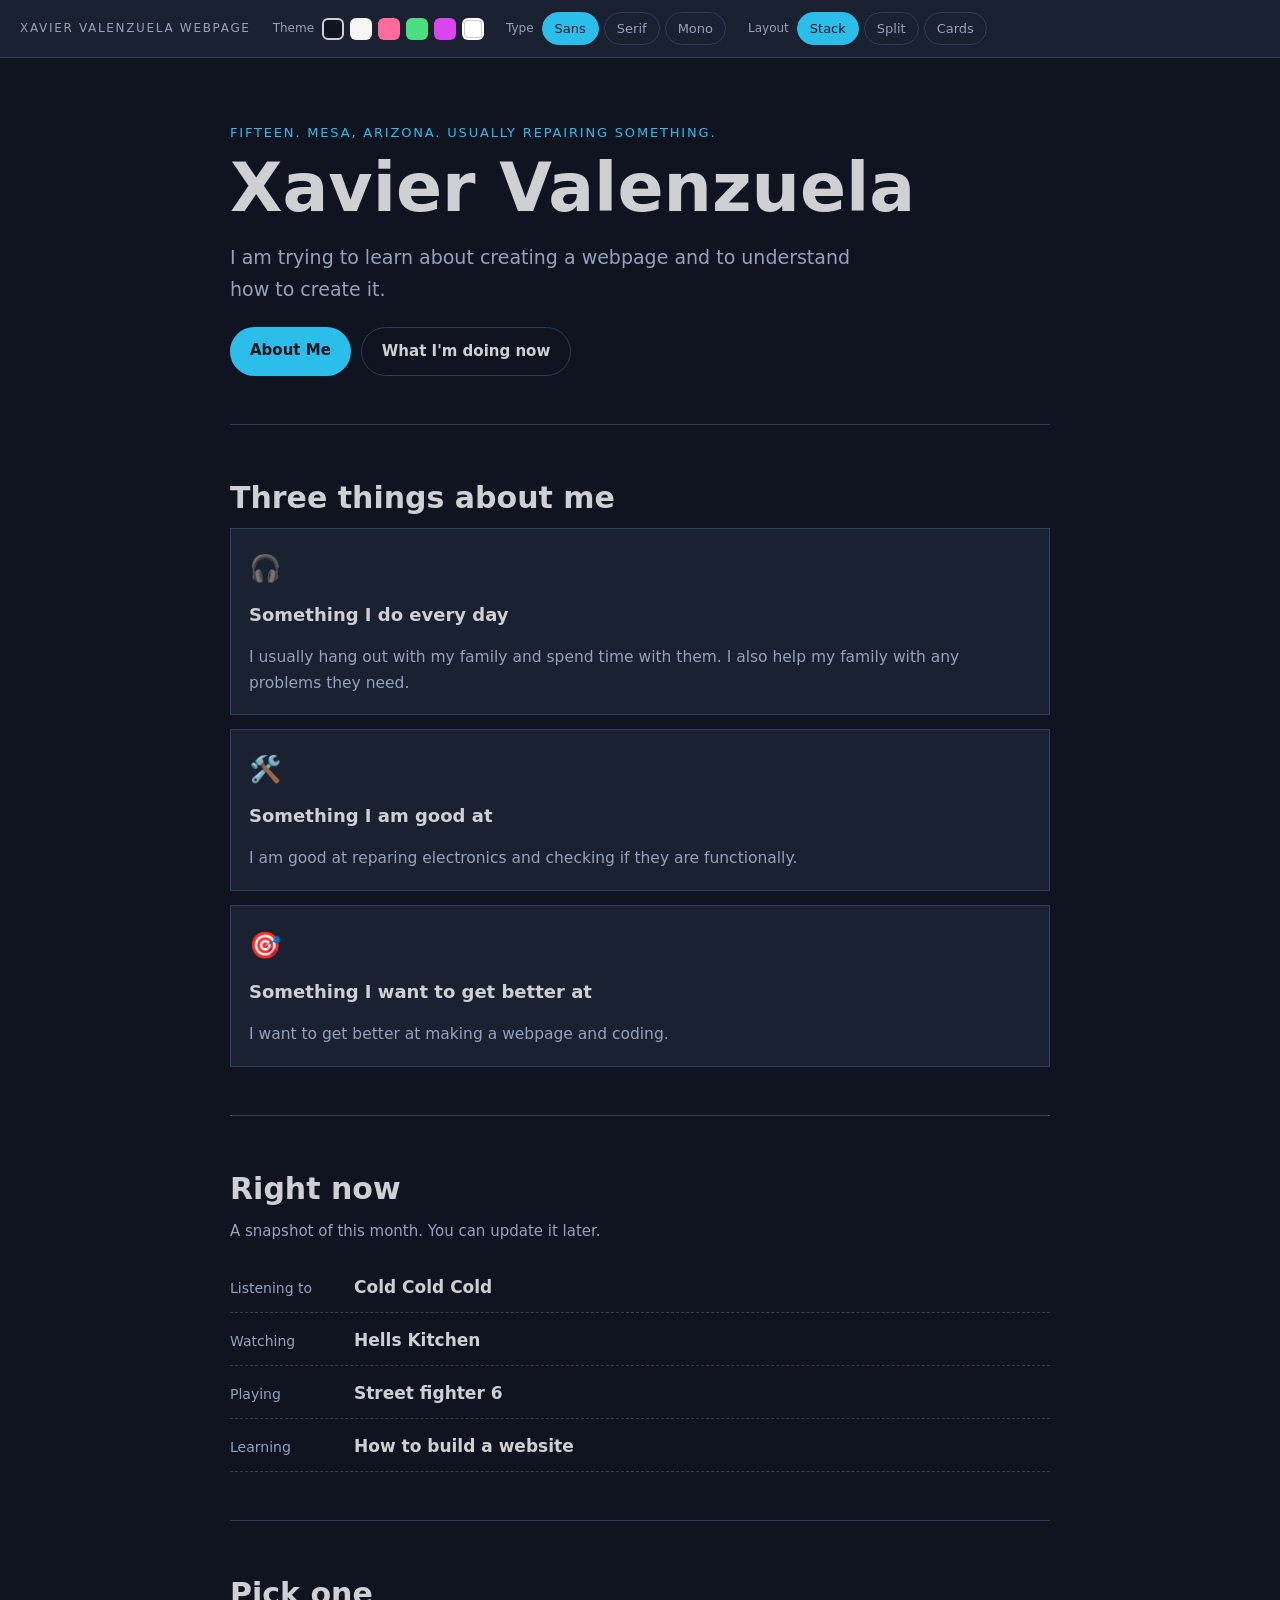
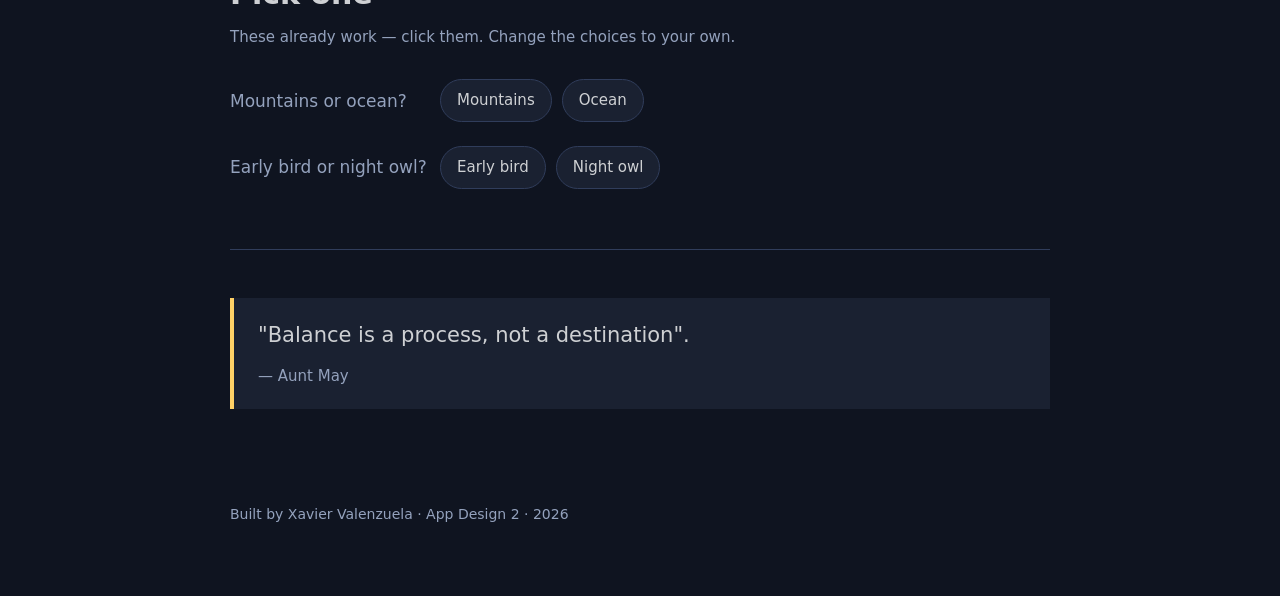
==== commit ad348d50: "Landing page" ====
--- a/assignments/index.html
+++ b/assignments/index.html
@@ -18,7 +18,7 @@
      Later in the unit you will learn how they work.
      ═══════════════════════════════════════════════════════════════════ -->
 <header class="controls" aria-label="Page controls">
-  <span class="controls-label">Make it yours</span>
+  <span class="controls-label">Xavier Valenzuela webpage</span>
 
   <div class="control">
     <span class="control-name">Theme</span>
